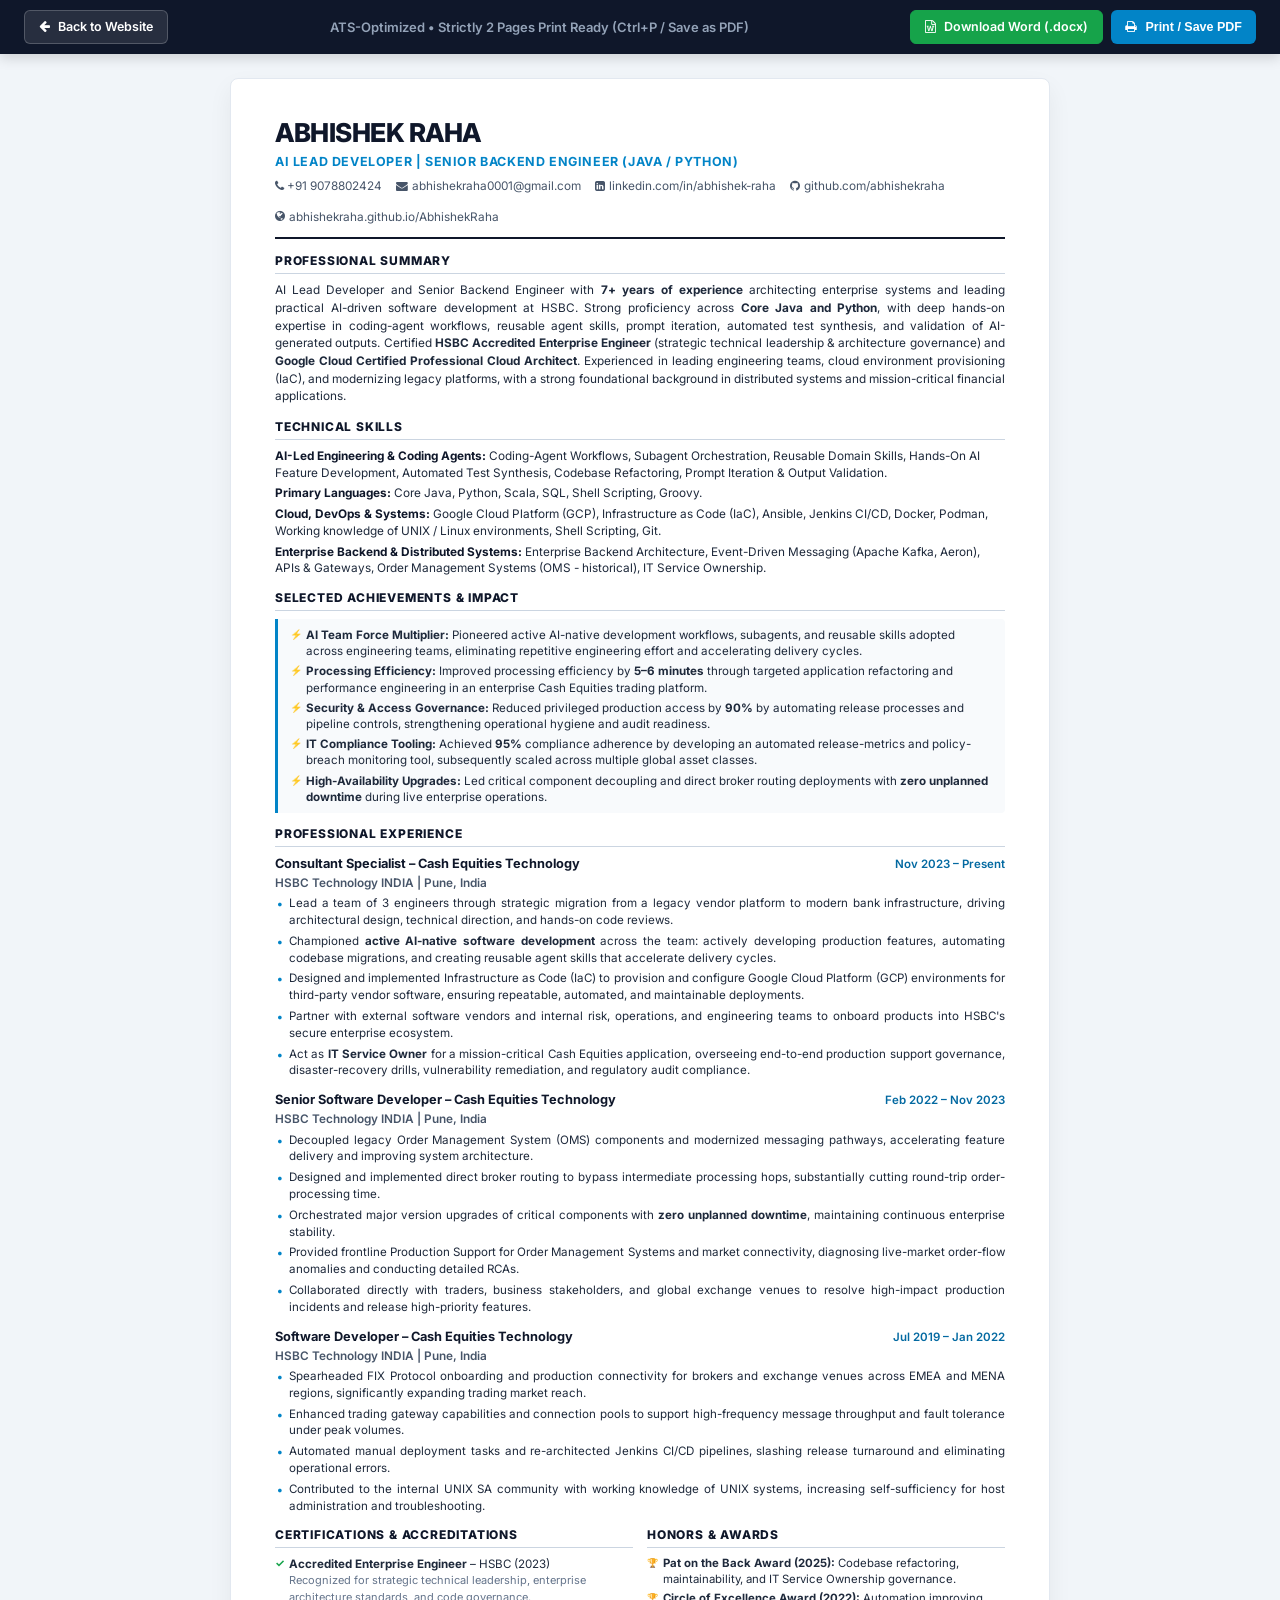
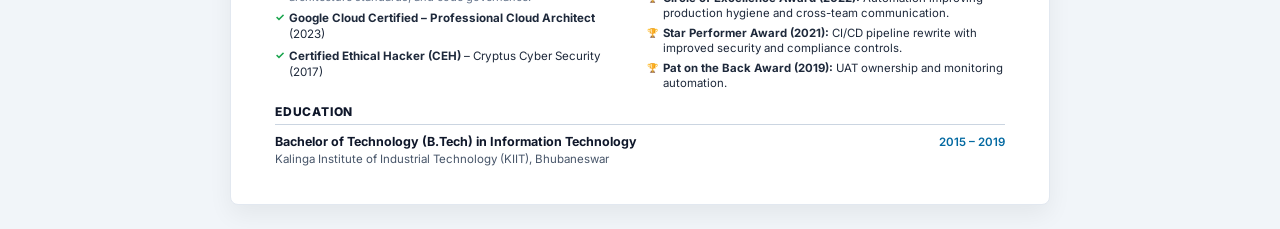
==== resume.html @ fa8c4bda "feat: Revamp resume and enhance AI Lead Developer profile - Updated typewriter effect keywords to re" ====
<!DOCTYPE html>
<html lang="en">
<head>
    <meta charset="UTF-8">
    <meta name="viewport" content="width=device-width, initial-scale=1.0">
    <title>Abhishek Raha - Resume | AI Lead Developer</title>
    <link rel="preconnect" href="https://fonts.googleapis.com">
    <link rel="preconnect" href="https://fonts.gstatic.com" crossorigin>
    <link href="https://fonts.googleapis.com/css2?family=Inter:wght@300;400;500;600;700;800&family=JetBrains+Mono:wght@400;500;600&display=swap" rel="stylesheet">
    <link rel="stylesheet" href="https://maxcdn.bootstrapcdn.com/font-awesome/4.7.0/css/font-awesome.min.css">
    
    <style>
        :root {
            --primary: #0f172a;
            --accent: #0284c7;
            --accent-dark: #0369a1;
            --text-main: #1e293b;
            --text-muted: #475569;
            --text-light: #64748b;
            --border: #cbd5e1;
            --border-light: #f1f5f9;
        }

        * {
            box-sizing: border-box;
            margin: 0;
            padding: 0;
        }

        body {
            font-family: 'Inter', -apple-system, BlinkMacSystemFont, 'Segoe UI', Roboto, sans-serif;
            color: var(--text-main);
            background-color: #f1f5f9;
            line-height: 1.4;
            font-size: 12px;
            -webkit-font-smoothing: antialiased;
        }

        /* Top Action Bar (hidden when printing) */
        .top-action-bar {
            background: #0f172a;
            color: #ffffff;
            padding: 10px 24px;
            display: flex;
            align-items: center;
            justify-content: space-between;
            position: sticky;
            top: 0;
            z-index: 100;
            box-shadow: 0 4px 12px rgba(0, 0, 0, 0.15);
        }

        .top-action-bar a, .top-action-bar button {
            display: inline-flex;
            align-items: center;
            gap: 8px;
            padding: 7px 14px;
            border-radius: 6px;
            font-size: 12.5px;
            font-weight: 600;
            cursor: pointer;
            text-decoration: none;
            transition: all 0.2s ease;
        }

        .btn-print {
            background: #0284c7;
            color: #ffffff;
            border: none;
        }

        .btn-print:hover {
            background: #0369a1;
        }

        .btn-back {
            background: rgba(255, 255, 255, 0.1);
            color: #ffffff;
            border: 1px solid rgba(255, 255, 255, 0.2);
        }

        .btn-back:hover {
            background: rgba(255, 255, 255, 0.2);
        }

        /* Resume Document Container */
        .resume-page {
            max-width: 820px;
            margin: 24px auto;
            background: #ffffff;
            padding: 36px 44px;
            box-shadow: 0 10px 25px rgba(0, 0, 0, 0.06);
            border-radius: 8px;
            border: 1px solid #e2e8f0;
        }

        /* Header */
        .resume-header {
            border-bottom: 2px solid var(--primary);
            padding-bottom: 12px;
            margin-bottom: 14px;
        }

        .candidate-name {
            font-size: 26px;
            font-weight: 800;
            color: var(--primary);
            letter-spacing: -0.5px;
            text-transform: uppercase;
            margin-bottom: 2px;
        }

        .candidate-title {
            font-size: 12.5px;
            font-weight: 700;
            color: var(--accent);
            text-transform: uppercase;
            letter-spacing: 0.6px;
            margin-bottom: 8px;
        }

        .contact-row {
            display: flex;
            flex-wrap: wrap;
            gap: 14px;
            font-size: 11.8px;
            color: var(--text-muted);
        }

        .contact-row a {
            color: var(--text-muted);
            text-decoration: none;
            display: inline-flex;
            align-items: center;
            gap: 4px;
        }

        .contact-row a:hover {
            color: var(--accent);
            text-decoration: underline;
        }

        /* Section Styling */
        .section-block {
            margin-bottom: 13px;
        }

        .section-heading {
            font-size: 12px;
            font-weight: 800;
            color: var(--primary);
            text-transform: uppercase;
            letter-spacing: 0.8px;
            border-bottom: 1.5px solid var(--border);
            padding-bottom: 3px;
            margin-bottom: 8px;
        }

        /* Professional Summary */
        .summary-text {
            color: var(--text-main);
            font-size: 11.8px;
            line-height: 1.5;
            text-align: justify;
        }

        /* Skills Grid */
        .skills-list {
            display: flex;
            flex-direction: column;
            gap: 4px;
            font-size: 11.8px;
        }

        .skill-group {
            line-height: 1.42;
        }

        .skill-group strong {
            color: var(--primary);
            font-weight: 700;
        }

        /* Achievements Highlights */
        .achievements-box {
            background: #f8fafc;
            border-left: 3.5px solid var(--accent);
            padding: 8px 12px;
            border-radius: 0 4px 4px 0;
            margin-bottom: 12px;
        }

        .achievements-box ul {
            list-style: none;
            display: flex;
            flex-direction: column;
            gap: 4px;
        }

        .achievements-box li {
            position: relative;
            padding-left: 16px;
            font-size: 11.6px;
            line-height: 1.4;
            color: var(--text-main);
        }

        .achievements-box li::before {
            content: '⚡';
            position: absolute;
            left: 0;
            top: 0;
            font-size: 10px;
        }

        /* Experience Items */
        .job-item {
            margin-bottom: 12px;
        }

        .job-item:last-child {
            margin-bottom: 0;
        }

        .job-header {
            display: flex;
            justify-content: space-between;
            align-items: baseline;
            margin-bottom: 2px;
        }

        .job-role {
            font-size: 12.8px;
            font-weight: 700;
            color: var(--primary);
        }

        .job-dates {
            font-size: 11.5px;
            font-weight: 600;
            color: var(--accent-dark);
            white-space: nowrap;
        }

        .job-company {
            font-size: 11.8px;
            font-weight: 600;
            color: var(--text-muted);
            margin-bottom: 4px;
        }

        .job-bullets {
            list-style: none;
            padding-left: 0;
            display: flex;
            flex-direction: column;
            gap: 4px;
        }

        .job-bullets li {
            position: relative;
            padding-left: 14px;
            font-size: 11.6px;
            line-height: 1.45;
            color: var(--text-main);
            text-align: justify;
        }

        .job-bullets li::before {
            content: '•';
            position: absolute;
            left: 2px;
            color: var(--accent);
            font-weight: bold;
            font-size: 12px;
        }

        /* Accreditations & Certifications */
        .two-col-grid {
            display: grid;
            grid-template-columns: 1fr 1fr;
            gap: 14px;
        }

        .badge-list {
            list-style: none;
            display: flex;
            flex-direction: column;
            gap: 5px;
            font-size: 11.6px;
        }

        .badge-list li {
            position: relative;
            padding-left: 14px;
            line-height: 1.4;
        }

        .badge-list li::before {
            content: '✓';
            position: absolute;
            left: 0;
            color: #16a34a;
            font-weight: 700;
            font-size: 11px;
        }

        .award-list {
            list-style: none;
            display: flex;
            flex-direction: column;
            gap: 4px;
            font-size: 11.4px;
        }

        .award-list li {
            position: relative;
            padding-left: 16px;
            line-height: 1.35;
        }

        .award-list li::before {
            content: '🏆';
            position: absolute;
            left: 0;
            top: 1px;
            font-size: 9px;
        }

        /* Print Specific Rules */
        @media print {
            body {
                background: #ffffff !important;
                color: #000000 !important;
                font-size: 11.2px !important;
            }

            .no-print {
                display: none !important;
            }

            .resume-page {
                box-shadow: none !important;
                border: none !important;
                margin: 0 !important;
                padding: 0 !important;
                max-width: 100% !important;
                width: 100% !important;
            }

            a {
                text-decoration: none !important;
                color: inherit !important;
            }

            .achievements-box {
                background: #f8fafc !important;
                -webkit-print-color-adjust: exact;
                print-color-adjust: exact;
            }

            .job-item {
                page-break-inside: avoid;
            }

            .section-block {
                margin-bottom: 10px;
            }

            @page {
                size: letter;
                margin: 0.38in 0.42in;
            }
        }
    </style>
</head>
<body>

    <!-- Action Bar -->
    <div class="top-action-bar no-print">
        <a href="index.html" class="btn-back">
            <i class="fa fa-arrow-left"></i> Back to Website
        </a>
        <div style="font-size: 13px; font-weight: 600; color: #94a3b8;">
            ATS-Optimized &bull; Strictly 2 Pages Print Ready (Ctrl+P / Save as PDF)
        </div>
        <div style="display: flex; gap: 8px;">
            <a href="Abhishek_Raha_Resume.docx" class="btn-back" style="background:#16a34a; border-color:#16a34a;" download>
                <i class="fa fa-file-word-o"></i> Download Word (.docx)
            </a>
            <button onclick="window.print()" class="btn-print">
                <i class="fa fa-print"></i> Print / Save PDF
            </button>
        </div>
    </div>

    <!-- Resume Document -->
    <div class="resume-page">
        <!-- Header -->
        <header class="resume-header">
            <h1 class="candidate-name">Abhishek Raha</h1>
            <div class="candidate-title">AI Lead Developer | Senior Backend Engineer (Java / Python)</div>
            <div class="contact-row">
                <span><i class="fa fa-phone"></i> +91 9078802424</span>
                <a href="mailto:abhishekraha0001@gmail.com"><i class="fa fa-envelope"></i> abhishekraha0001@gmail.com</a>
                <a href="https://linkedin.com/in/abhishek-raha" target="_blank"><i class="fa fa-linkedin-square"></i> linkedin.com/in/abhishek-raha</a>
                <a href="https://github.com/abhishekraha" target="_blank"><i class="fa fa-github"></i> github.com/abhishekraha</a>
                <a href="https://abhishekraha.github.io/AbhishekRaha/" target="_blank"><i class="fa fa-globe"></i> abhishekraha.github.io/AbhishekRaha</a>
            </div>
        </header>

        <!-- Professional Summary -->
        <section class="section-block">
            <h2 class="section-heading">Professional Summary</h2>
            <p class="summary-text">
                AI Lead Developer and Senior Backend Engineer with <strong>7+ years of experience</strong> architecting enterprise systems and leading practical AI-driven software development at HSBC. Strong proficiency across <strong>Core Java and Python</strong>, with deep hands-on expertise in coding-agent workflows, reusable agent skills, prompt iteration, automated test synthesis, and validation of AI-generated outputs. Certified <strong>HSBC Accredited Enterprise Engineer</strong> (strategic technical leadership & architecture governance) and <strong>Google Cloud Certified Professional Cloud Architect</strong>. Experienced in leading engineering teams, cloud environment provisioning (IaC), and modernizing legacy platforms, with a strong foundational background in distributed systems and mission-critical financial applications.
            </p>
        </section>

        <!-- Technical Skills -->
        <section class="section-block">
            <h2 class="section-heading">Technical Skills</h2>
            <div class="skills-list">
                <div class="skill-group">
                    <strong>AI-Led Engineering & Coding Agents:</strong> Coding-Agent Workflows, Subagent Orchestration, Reusable Domain Skills, Hands-On AI Feature Development, Automated Test Synthesis, Codebase Refactoring, Prompt Iteration & Output Validation.
                </div>
                <div class="skill-group">
                    <strong>Primary Languages:</strong> Core Java, Python, Scala, SQL, Shell Scripting, Groovy.
                </div>
                <div class="skill-group">
                    <strong>Cloud, DevOps & Systems:</strong> Google Cloud Platform (GCP), Infrastructure as Code (IaC), Ansible, Jenkins CI/CD, Docker, Podman, Working knowledge of UNIX / Linux environments, Shell Scripting, Git.
                </div>
                <div class="skill-group">
                    <strong>Enterprise Backend & Distributed Systems:</strong> Enterprise Backend Architecture, Event-Driven Messaging (Apache Kafka, Aeron), APIs & Gateways, Order Management Systems (OMS - historical), IT Service Ownership.
                </div>
            </div>
        </section>

        <!-- Selected Achievements -->
        <section class="section-block">
            <h2 class="section-heading">Selected Achievements & Impact</h2>
            <div class="achievements-box">
                <ul>
                    <li><strong>AI Team Force Multiplier:</strong> Pioneered active AI-native development workflows, subagents, and reusable skills adopted across engineering teams, eliminating repetitive engineering effort and accelerating delivery cycles.</li>
                    <li><strong>Processing Efficiency:</strong> Improved processing efficiency by <strong>5–6 minutes</strong> through targeted application refactoring and performance engineering in an enterprise Cash Equities trading platform.</li>
                    <li><strong>Security & Access Governance:</strong> Reduced privileged production access by <strong>90%</strong> by automating release processes and pipeline controls, strengthening operational hygiene and audit readiness.</li>
                    <li><strong>IT Compliance Tooling:</strong> Achieved <strong>95%</strong> compliance adherence by developing an automated release-metrics and policy-breach monitoring tool, subsequently scaled across multiple global asset classes.</li>
                    <li><strong>High-Availability Upgrades:</strong> Led critical component decoupling and direct broker routing deployments with <strong>zero unplanned downtime</strong> during live enterprise operations.</li>
                </ul>
            </div>
        </section>

        <!-- Professional Experience -->
        <section class="section-block">
            <h2 class="section-heading">Professional Experience</h2>

            <!-- Job 1 -->
            <article class="job-item">
                <div class="job-header">
                    <span class="job-role">Consultant Specialist – Cash Equities Technology</span>
                    <span class="job-dates">Nov 2023 – Present</span>
                </div>
                <div class="job-company">HSBC Technology INDIA | Pune, India</div>
                <ul class="job-bullets">
                    <li>Lead a team of 3 engineers through strategic migration from a legacy vendor platform to modern bank infrastructure, driving architectural design, technical direction, and hands-on code reviews.</li>
                    <li>Championed <strong>active AI-native software development</strong> across the team: actively developing production features, automating codebase migrations, and creating reusable agent skills that accelerate delivery cycles.</li>
                    <li>Designed and implemented Infrastructure as Code (IaC) to provision and configure Google Cloud Platform (GCP) environments for third-party vendor software, ensuring repeatable, automated, and maintainable deployments.</li>
                    <li>Partner with external software vendors and internal risk, operations, and engineering teams to onboard products into HSBC's secure enterprise ecosystem.</li>
                    <li>Act as <strong>IT Service Owner</strong> for a mission-critical Cash Equities application, overseeing end-to-end production support governance, disaster-recovery drills, vulnerability remediation, and regulatory audit compliance.</li>
                </ul>
            </article>

            <!-- Job 2 -->
            <article class="job-item">
                <div class="job-header">
                    <span class="job-role">Senior Software Developer – Cash Equities Technology</span>
                    <span class="job-dates">Feb 2022 – Nov 2023</span>
                </div>
                <div class="job-company">HSBC Technology INDIA | Pune, India</div>
                <ul class="job-bullets">
                    <li>Decoupled legacy Order Management System (OMS) components and modernized messaging pathways, accelerating feature delivery and improving system architecture.</li>
                    <li>Designed and implemented direct broker routing to bypass intermediate processing hops, substantially cutting round-trip order-processing time.</li>
                    <li>Orchestrated major version upgrades of critical components with <strong>zero unplanned downtime</strong>, maintaining continuous enterprise stability.</li>
                    <li>Provided frontline Production Support for Order Management Systems and market connectivity, diagnosing live-market order-flow anomalies and conducting detailed RCAs.</li>
                    <li>Collaborated directly with traders, business stakeholders, and global exchange venues to resolve high-impact production incidents and release high-priority features.</li>
                </ul>
            </article>

            <!-- Job 3 -->
            <article class="job-item">
                <div class="job-header">
                    <span class="job-role">Software Developer – Cash Equities Technology</span>
                    <span class="job-dates">Jul 2019 – Jan 2022</span>
                </div>
                <div class="job-company">HSBC Technology INDIA | Pune, India</div>
                <ul class="job-bullets">
                    <li>Spearheaded FIX Protocol onboarding and production connectivity for brokers and exchange venues across EMEA and MENA regions, significantly expanding trading market reach.</li>
                    <li>Enhanced trading gateway capabilities and connection pools to support high-frequency message throughput and fault tolerance under peak volumes.</li>
                    <li>Automated manual deployment tasks and re-architected Jenkins CI/CD pipelines, slashing release turnaround and eliminating operational errors.</li>
                    <li>Contributed to the internal UNIX SA community with working knowledge of UNIX systems, increasing self-sufficiency for host administration and troubleshooting.</li>
                </ul>
            </article>
        </section>

        <!-- Certifications, Leadership & Accreditations -->
        <section class="section-block">
            <div class="two-col-grid">
                <div>
                    <h2 class="section-heading">Certifications & Accreditations</h2>
                    <ul class="badge-list">
                        <li><strong>Accredited Enterprise Engineer</strong> – HSBC (2023)<br>
                            <span style="font-size: 11px; color: var(--text-light);">Recognized for strategic technical leadership, enterprise architecture standards, and code governance.</span>
                        </li>
                        <li><strong>Google Cloud Certified – Professional Cloud Architect</strong> (2023)</li>
                        <li><strong>Certified Ethical Hacker (CEH)</strong> – Cryptus Cyber Security (2017)</li>
                    </ul>
                </div>
                <div>
                    <h2 class="section-heading">Honors & Awards</h2>
                    <ul class="award-list">
                        <li><strong>Pat on the Back Award (2025):</strong> Codebase refactoring, maintainability, and IT Service Ownership governance.</li>
                        <li><strong>Circle of Excellence Award (2022):</strong> Automation improving production hygiene and cross-team communication.</li>
                        <li><strong>Star Performer Award (2021):</strong> CI/CD pipeline rewrite with improved security and compliance controls.</li>
                        <li><strong>Pat on the Back Award (2019):</strong> UAT ownership and monitoring automation.</li>
                    </ul>
                </div>
            </div>
        </section>

        <!-- Education -->
        <section class="section-block" style="margin-bottom: 0;">
            <h2 class="section-heading">Education</h2>
            <div style="display: flex; justify-content: space-between; align-items: baseline;">
                <div>
                    <strong style="color: var(--primary); font-size: 12.5px;">Bachelor of Technology (B.Tech) in Information Technology</strong><br>
                    <span style="color: var(--text-muted); font-size: 11.5px;">Kalinga Institute of Industrial Technology (KIIT), Bhubaneswar</span>
                </div>
                <span style="font-size: 11.5px; font-weight: 600; color: var(--accent-dark);">2015 – 2019</span>
            </div>
        </section>
    </div>

</body>
</html>
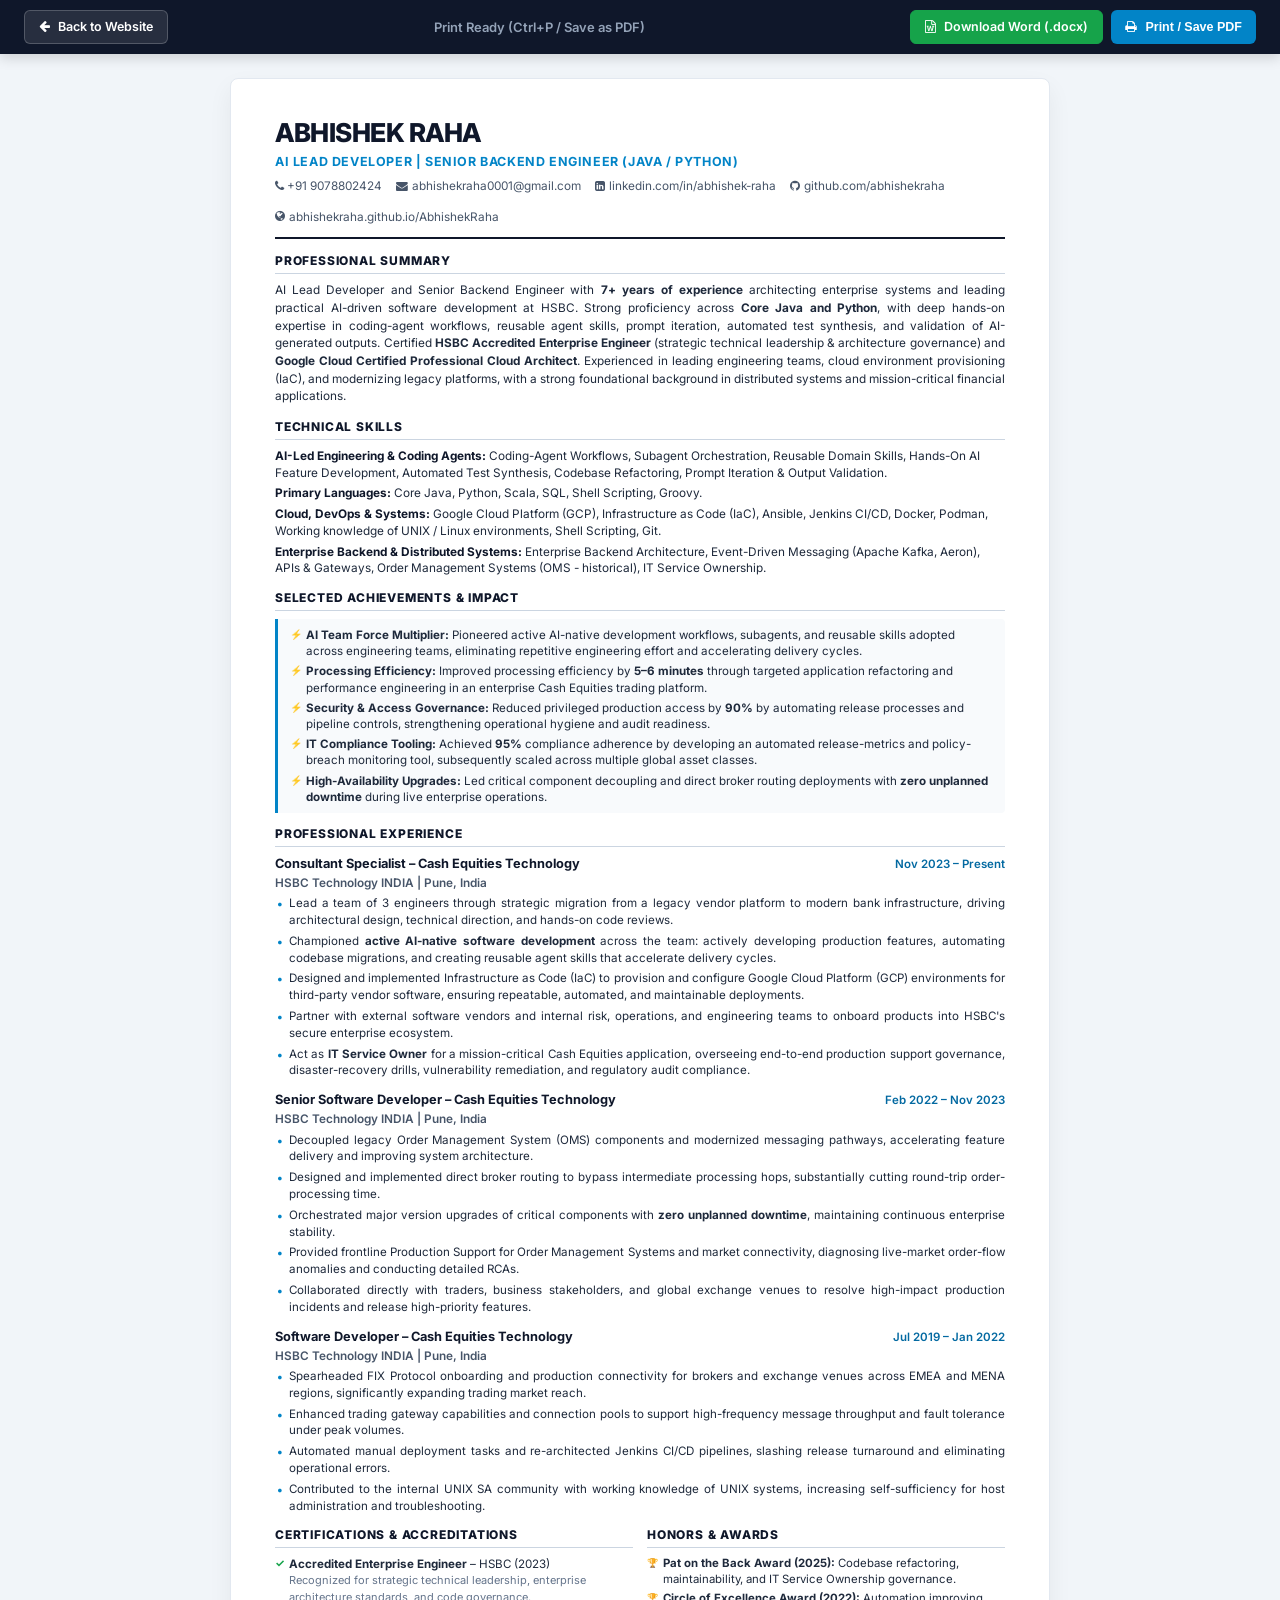
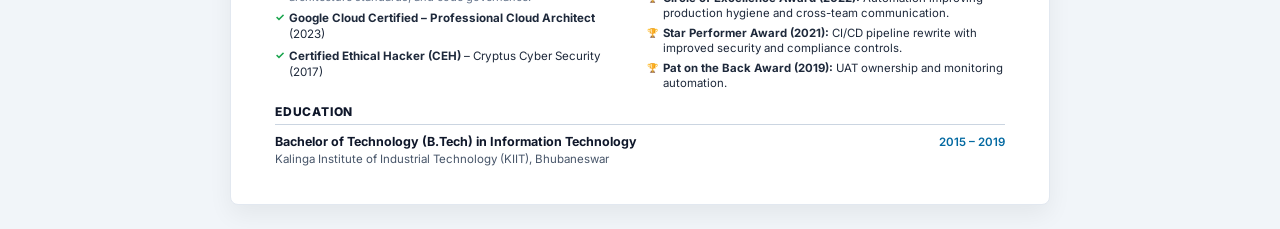
==== commit 9705cf27: "fix: Remove redundant ATS-optimized note from resume" ====
--- a/resume.html
+++ b/resume.html
@@ -382,7 +382,7 @@
             <i class="fa fa-arrow-left"></i> Back to Website
         </a>
         <div style="font-size: 13px; font-weight: 600; color: #94a3b8;">
-            ATS-Optimized &bull; Strictly 2 Pages Print Ready (Ctrl+P / Save as PDF)
+            Print Ready (Ctrl+P / Save as PDF)
         </div>
         <div style="display: flex; gap: 8px;">
             <a href="Abhishek_Raha_Resume.docx" class="btn-back" style="background:#16a34a; border-color:#16a34a;" download>
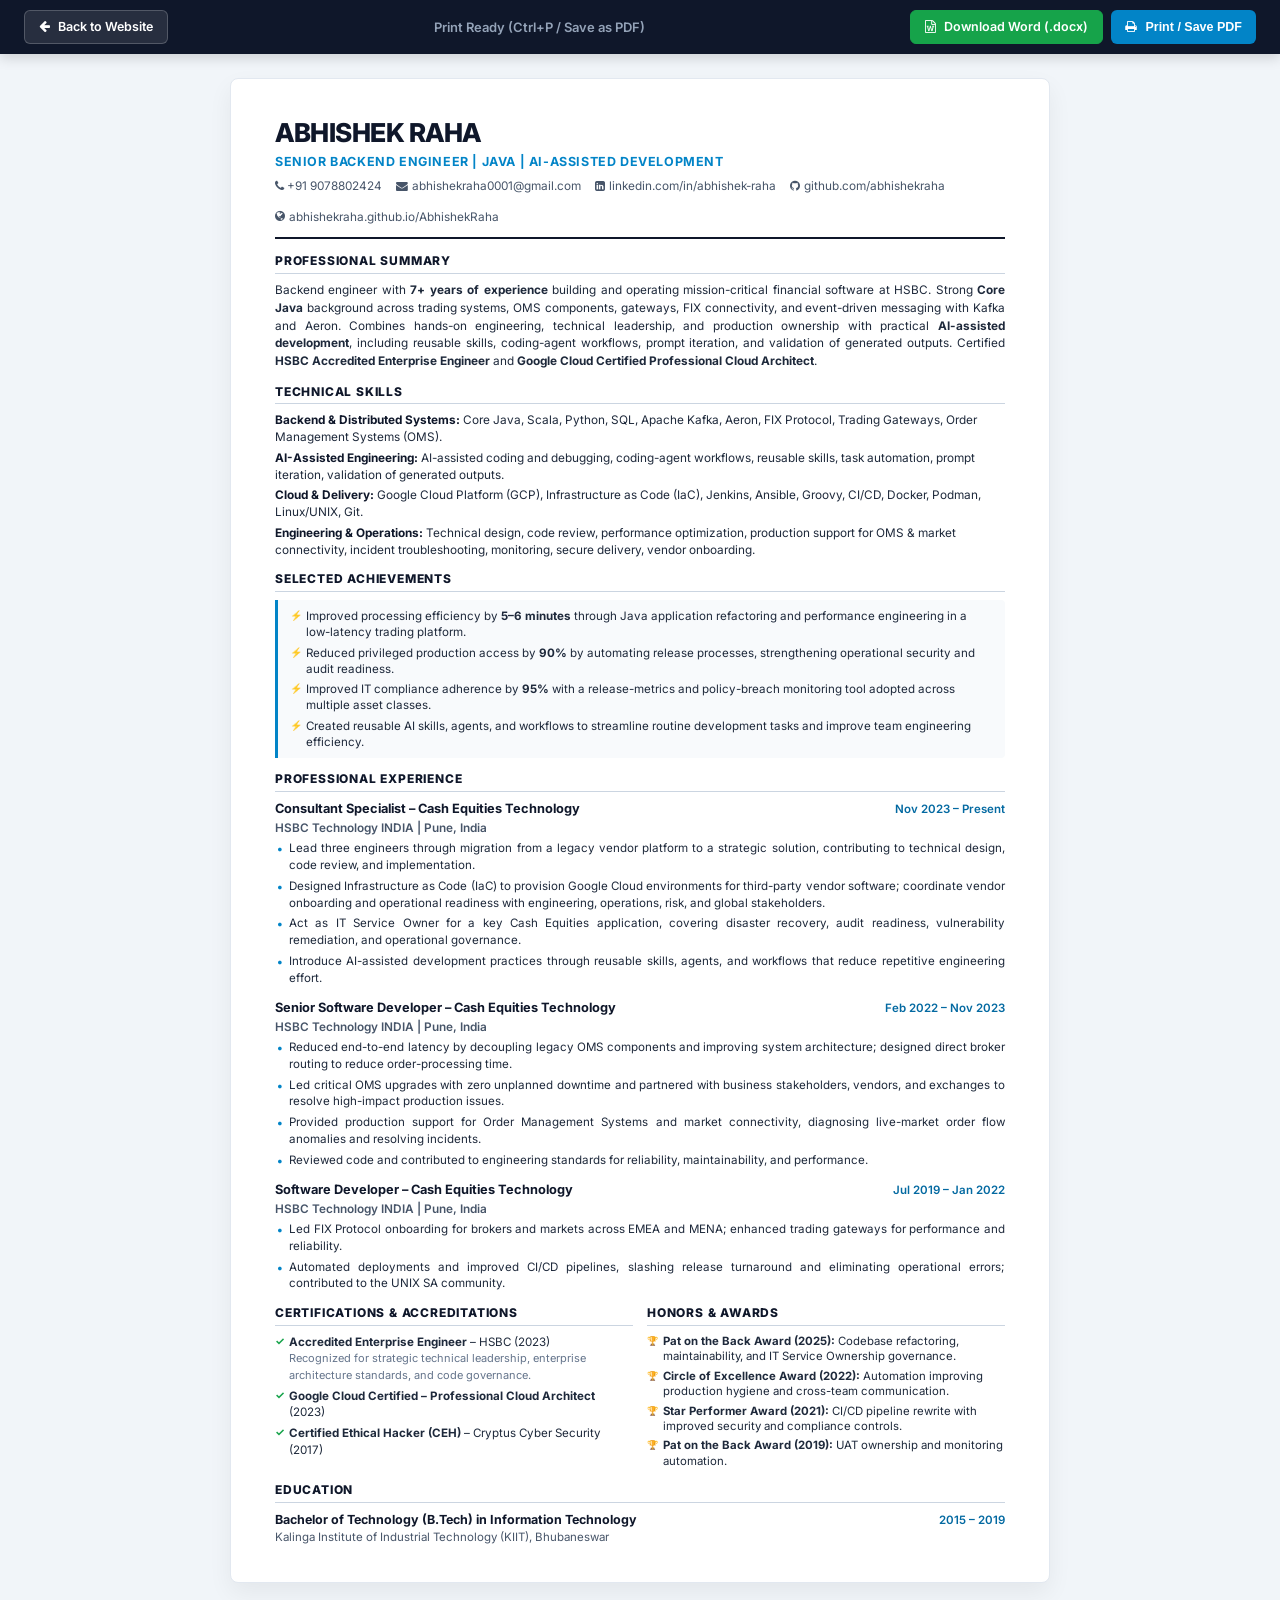
==== commit 670c962f: "feat: add script to generate a formatted Word resume using python-docx - Implemented functions to ad" ====
--- a/resume.html
+++ b/resume.html
@@ -399,7 +399,7 @@
         <!-- Header -->
         <header class="resume-header">
             <h1 class="candidate-name">Abhishek Raha</h1>
-            <div class="candidate-title">AI Lead Developer | Senior Backend Engineer (Java / Python)</div>
+            <div class="candidate-title">Senior Backend Engineer | Java | AI-Assisted Development</div>
             <div class="contact-row">
                 <span><i class="fa fa-phone"></i> +91 9078802424</span>
                 <a href="mailto:abhishekraha0001@gmail.com"><i class="fa fa-envelope"></i> abhishekraha0001@gmail.com</a>
@@ -413,7 +413,7 @@
         <section class="section-block">
             <h2 class="section-heading">Professional Summary</h2>
             <p class="summary-text">
-                AI Lead Developer and Senior Backend Engineer with <strong>7+ years of experience</strong> architecting enterprise systems and leading practical AI-driven software development at HSBC. Strong proficiency across <strong>Core Java and Python</strong>, with deep hands-on expertise in coding-agent workflows, reusable agent skills, prompt iteration, automated test synthesis, and validation of AI-generated outputs. Certified <strong>HSBC Accredited Enterprise Engineer</strong> (strategic technical leadership & architecture governance) and <strong>Google Cloud Certified Professional Cloud Architect</strong>. Experienced in leading engineering teams, cloud environment provisioning (IaC), and modernizing legacy platforms, with a strong foundational background in distributed systems and mission-critical financial applications.
+                Backend engineer with <strong>7+ years of experience</strong> building and operating mission-critical financial software at HSBC. Strong <strong>Core Java</strong> background across trading systems, OMS components, gateways, FIX connectivity, and event-driven messaging with Kafka and Aeron. Combines hands-on engineering, technical leadership, and production ownership with practical <strong>AI-assisted development</strong>, including reusable skills, coding-agent workflows, prompt iteration, and validation of generated outputs. Certified <strong>HSBC Accredited Enterprise Engineer</strong> and <strong>Google Cloud Certified Professional Cloud Architect</strong>.
             </p>
         </section>
 
@@ -422,30 +422,30 @@
             <h2 class="section-heading">Technical Skills</h2>
             <div class="skills-list">
                 <div class="skill-group">
-                    <strong>AI-Led Engineering & Coding Agents:</strong> Coding-Agent Workflows, Subagent Orchestration, Reusable Domain Skills, Hands-On AI Feature Development, Automated Test Synthesis, Codebase Refactoring, Prompt Iteration & Output Validation.
+                    <strong>Backend & Distributed Systems:</strong> Core Java, Scala, Python, SQL, Apache Kafka, Aeron, FIX Protocol, Trading Gateways, Order Management Systems (OMS).
                 </div>
                 <div class="skill-group">
-                    <strong>Primary Languages:</strong> Core Java, Python, Scala, SQL, Shell Scripting, Groovy.
+                    <strong>AI-Assisted Engineering:</strong> AI-assisted coding and debugging, coding-agent workflows, reusable skills, task automation, prompt iteration, validation of generated outputs.
                 </div>
                 <div class="skill-group">
-                    <strong>Cloud, DevOps & Systems:</strong> Google Cloud Platform (GCP), Infrastructure as Code (IaC), Ansible, Jenkins CI/CD, Docker, Podman, Working knowledge of UNIX / Linux environments, Shell Scripting, Git.
+                    <strong>Cloud & Delivery:</strong> Google Cloud Platform (GCP), Infrastructure as Code (IaC), Jenkins, Ansible, Groovy, CI/CD, Docker, Podman, Linux/UNIX, Git.
                 </div>
                 <div class="skill-group">
-                    <strong>Enterprise Backend & Distributed Systems:</strong> Enterprise Backend Architecture, Event-Driven Messaging (Apache Kafka, Aeron), APIs & Gateways, Order Management Systems (OMS - historical), IT Service Ownership.
+                    <strong>Engineering & Operations:</strong> Technical design, code review, performance optimization, production support for OMS & market connectivity, incident troubleshooting, monitoring, secure delivery, vendor onboarding.
                 </div>
             </div>
         </section>
 
         <!-- Selected Achievements -->
+        <!-- Selected Achievements -->
         <section class="section-block">
-            <h2 class="section-heading">Selected Achievements & Impact</h2>
+            <h2 class="section-heading">Selected Achievements</h2>
             <div class="achievements-box">
                 <ul>
-                    <li><strong>AI Team Force Multiplier:</strong> Pioneered active AI-native development workflows, subagents, and reusable skills adopted across engineering teams, eliminating repetitive engineering effort and accelerating delivery cycles.</li>
-                    <li><strong>Processing Efficiency:</strong> Improved processing efficiency by <strong>5–6 minutes</strong> through targeted application refactoring and performance engineering in an enterprise Cash Equities trading platform.</li>
-                    <li><strong>Security & Access Governance:</strong> Reduced privileged production access by <strong>90%</strong> by automating release processes and pipeline controls, strengthening operational hygiene and audit readiness.</li>
-                    <li><strong>IT Compliance Tooling:</strong> Achieved <strong>95%</strong> compliance adherence by developing an automated release-metrics and policy-breach monitoring tool, subsequently scaled across multiple global asset classes.</li>
-                    <li><strong>High-Availability Upgrades:</strong> Led critical component decoupling and direct broker routing deployments with <strong>zero unplanned downtime</strong> during live enterprise operations.</li>
+                    <li>Improved processing efficiency by <strong>5–6 minutes</strong> through Java application refactoring and performance engineering in a low-latency trading platform.</li>
+                    <li>Reduced privileged production access by <strong>90%</strong> by automating release processes, strengthening operational security and audit readiness.</li>
+                    <li>Improved IT compliance adherence by <strong>95%</strong> with a release-metrics and policy-breach monitoring tool adopted across multiple asset classes.</li>
+                    <li>Created reusable AI skills, agents, and workflows to streamline routine development tasks and improve team engineering efficiency.</li>
                 </ul>
             </div>
         </section>
@@ -462,11 +462,10 @@
                 </div>
                 <div class="job-company">HSBC Technology INDIA | Pune, India</div>
                 <ul class="job-bullets">
-                    <li>Lead a team of 3 engineers through strategic migration from a legacy vendor platform to modern bank infrastructure, driving architectural design, technical direction, and hands-on code reviews.</li>
-                    <li>Championed <strong>active AI-native software development</strong> across the team: actively developing production features, automating codebase migrations, and creating reusable agent skills that accelerate delivery cycles.</li>
-                    <li>Designed and implemented Infrastructure as Code (IaC) to provision and configure Google Cloud Platform (GCP) environments for third-party vendor software, ensuring repeatable, automated, and maintainable deployments.</li>
-                    <li>Partner with external software vendors and internal risk, operations, and engineering teams to onboard products into HSBC's secure enterprise ecosystem.</li>
-                    <li>Act as <strong>IT Service Owner</strong> for a mission-critical Cash Equities application, overseeing end-to-end production support governance, disaster-recovery drills, vulnerability remediation, and regulatory audit compliance.</li>
+                    <li>Lead three engineers through migration from a legacy vendor platform to a strategic solution, contributing to technical design, code review, and implementation.</li>
+                    <li>Designed Infrastructure as Code (IaC) to provision Google Cloud environments for third-party vendor software; coordinate vendor onboarding and operational readiness with engineering, operations, risk, and global stakeholders.</li>
+                    <li>Act as IT Service Owner for a key Cash Equities application, covering disaster recovery, audit readiness, vulnerability remediation, and operational governance.</li>
+                    <li>Introduce AI-assisted development practices through reusable skills, agents, and workflows that reduce repetitive engineering effort.</li>
                 </ul>
             </article>
 
@@ -478,11 +477,10 @@
                 </div>
                 <div class="job-company">HSBC Technology INDIA | Pune, India</div>
                 <ul class="job-bullets">
-                    <li>Decoupled legacy Order Management System (OMS) components and modernized messaging pathways, accelerating feature delivery and improving system architecture.</li>
-                    <li>Designed and implemented direct broker routing to bypass intermediate processing hops, substantially cutting round-trip order-processing time.</li>
-                    <li>Orchestrated major version upgrades of critical components with <strong>zero unplanned downtime</strong>, maintaining continuous enterprise stability.</li>
-                    <li>Provided frontline Production Support for Order Management Systems and market connectivity, diagnosing live-market order-flow anomalies and conducting detailed RCAs.</li>
-                    <li>Collaborated directly with traders, business stakeholders, and global exchange venues to resolve high-impact production incidents and release high-priority features.</li>
+                    <li>Reduced end-to-end latency by decoupling legacy OMS components and improving system architecture; designed direct broker routing to reduce order-processing time.</li>
+                    <li>Led critical OMS upgrades with zero unplanned downtime and partnered with business stakeholders, vendors, and exchanges to resolve high-impact production issues.</li>
+                    <li>Provided production support for Order Management Systems and market connectivity, diagnosing live-market order flow anomalies and resolving incidents.</li>
+                    <li>Reviewed code and contributed to engineering standards for reliability, maintainability, and performance.</li>
                 </ul>
             </article>
 
@@ -494,10 +492,8 @@
                 </div>
                 <div class="job-company">HSBC Technology INDIA | Pune, India</div>
                 <ul class="job-bullets">
-                    <li>Spearheaded FIX Protocol onboarding and production connectivity for brokers and exchange venues across EMEA and MENA regions, significantly expanding trading market reach.</li>
-                    <li>Enhanced trading gateway capabilities and connection pools to support high-frequency message throughput and fault tolerance under peak volumes.</li>
-                    <li>Automated manual deployment tasks and re-architected Jenkins CI/CD pipelines, slashing release turnaround and eliminating operational errors.</li>
-                    <li>Contributed to the internal UNIX SA community with working knowledge of UNIX systems, increasing self-sufficiency for host administration and troubleshooting.</li>
+                    <li>Led FIX Protocol onboarding for brokers and markets across EMEA and MENA; enhanced trading gateways for performance and reliability.</li>
+                    <li>Automated deployments and improved CI/CD pipelines, slashing release turnaround and eliminating operational errors; contributed to the UNIX SA community.</li>
                 </ul>
             </article>
         </section>
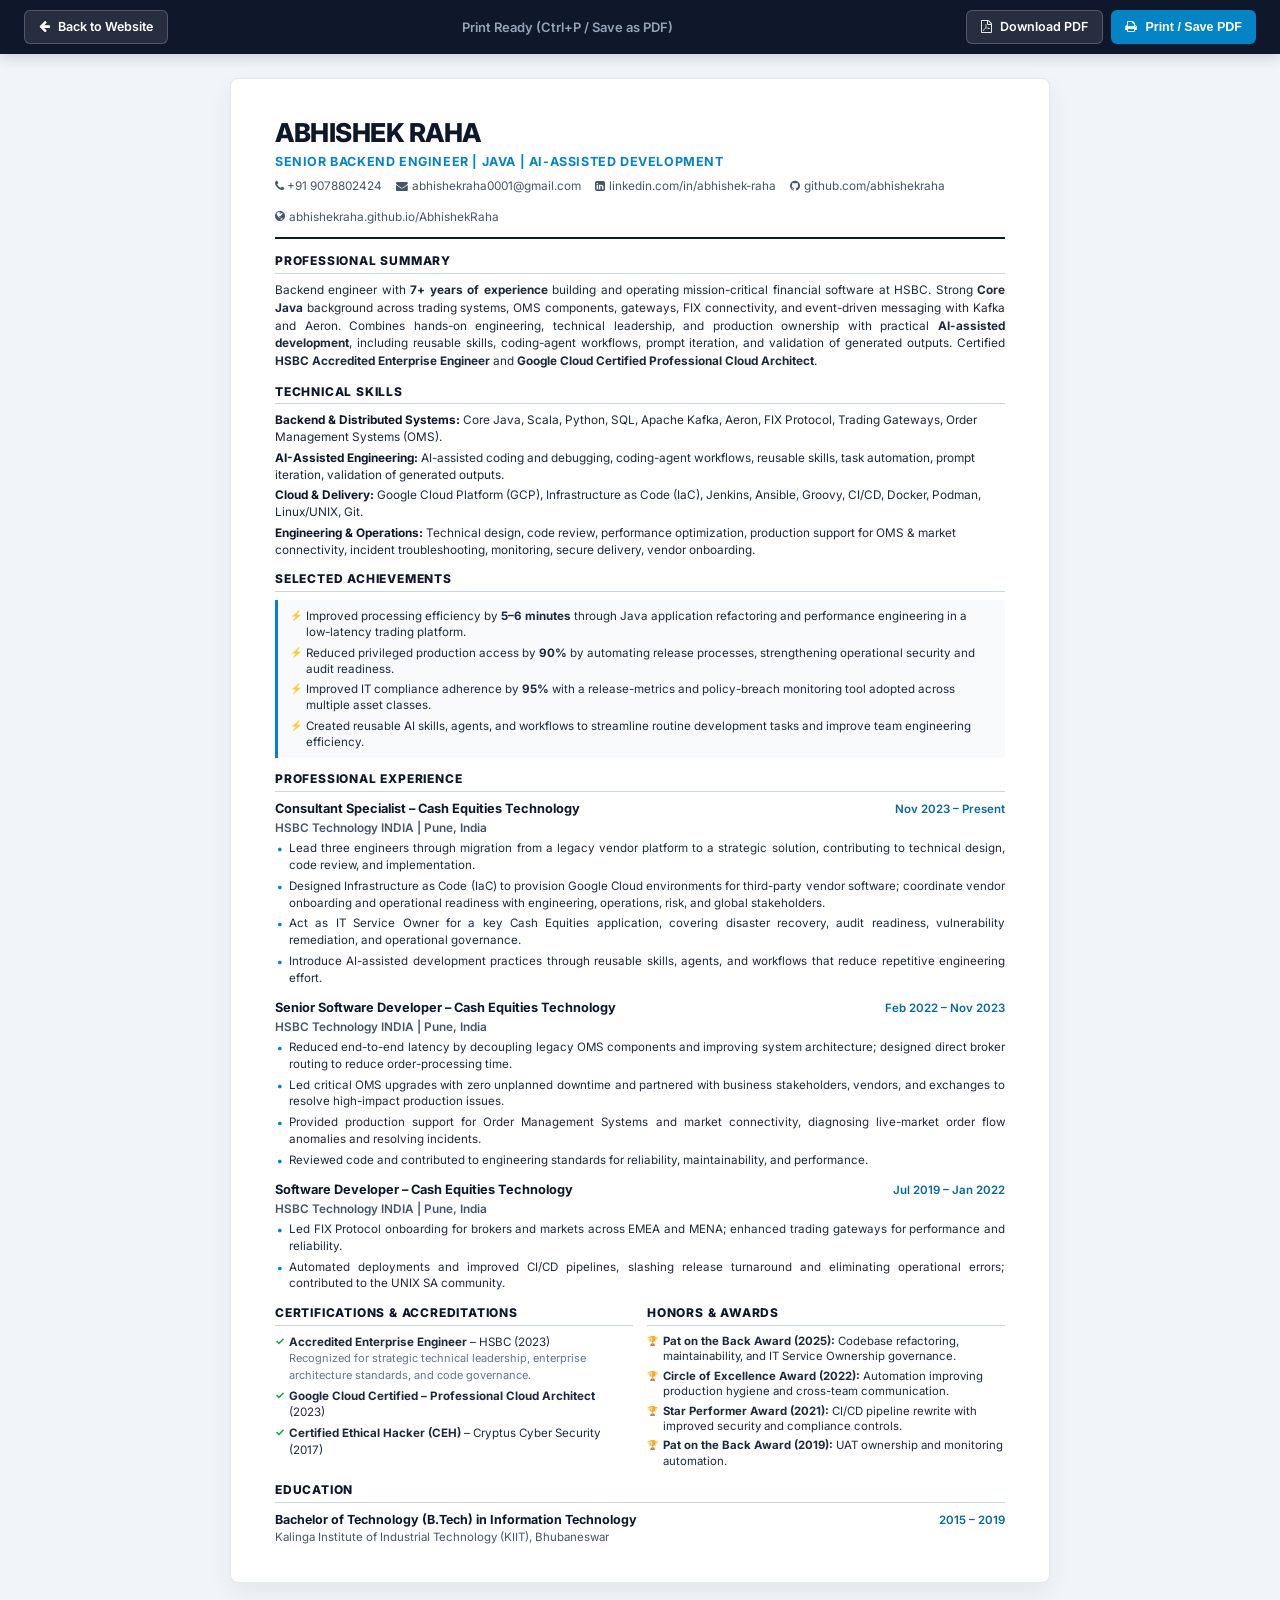
==== commit 4b20b949: "refactor: rebrand portfolio from AI Lead Developer to Senior Backend Engineer with updated resume an" ====
--- a/resume.html
+++ b/resume.html
@@ -3,7 +3,7 @@
 <head>
     <meta charset="UTF-8">
     <meta name="viewport" content="width=device-width, initial-scale=1.0">
-    <title>Abhishek Raha - Resume | AI Lead Developer</title>
+    <title>Abhishek Raha - Resume | Senior Backend Engineer (Java / AI-Assisted)</title>
     <link rel="preconnect" href="https://fonts.googleapis.com">
     <link rel="preconnect" href="https://fonts.gstatic.com" crossorigin>
     <link href="https://fonts.googleapis.com/css2?family=Inter:wght@300;400;500;600;700;800&family=JetBrains+Mono:wght@400;500;600&display=swap" rel="stylesheet">
@@ -385,8 +385,8 @@
             Print Ready (Ctrl+P / Save as PDF)
         </div>
         <div style="display: flex; gap: 8px;">
-            <a href="Abhishek_Raha_Resume.docx" class="btn-back" style="background:#16a34a; border-color:#16a34a;" download>
-                <i class="fa fa-file-word-o"></i> Download Word (.docx)
+            <a href="Abhishek_Raha_Resume.pdf" class="btn-back" download>
+                <i class="fa fa-file-pdf-o"></i> Download PDF
             </a>
             <button onclick="window.print()" class="btn-print">
                 <i class="fa fa-print"></i> Print / Save PDF
